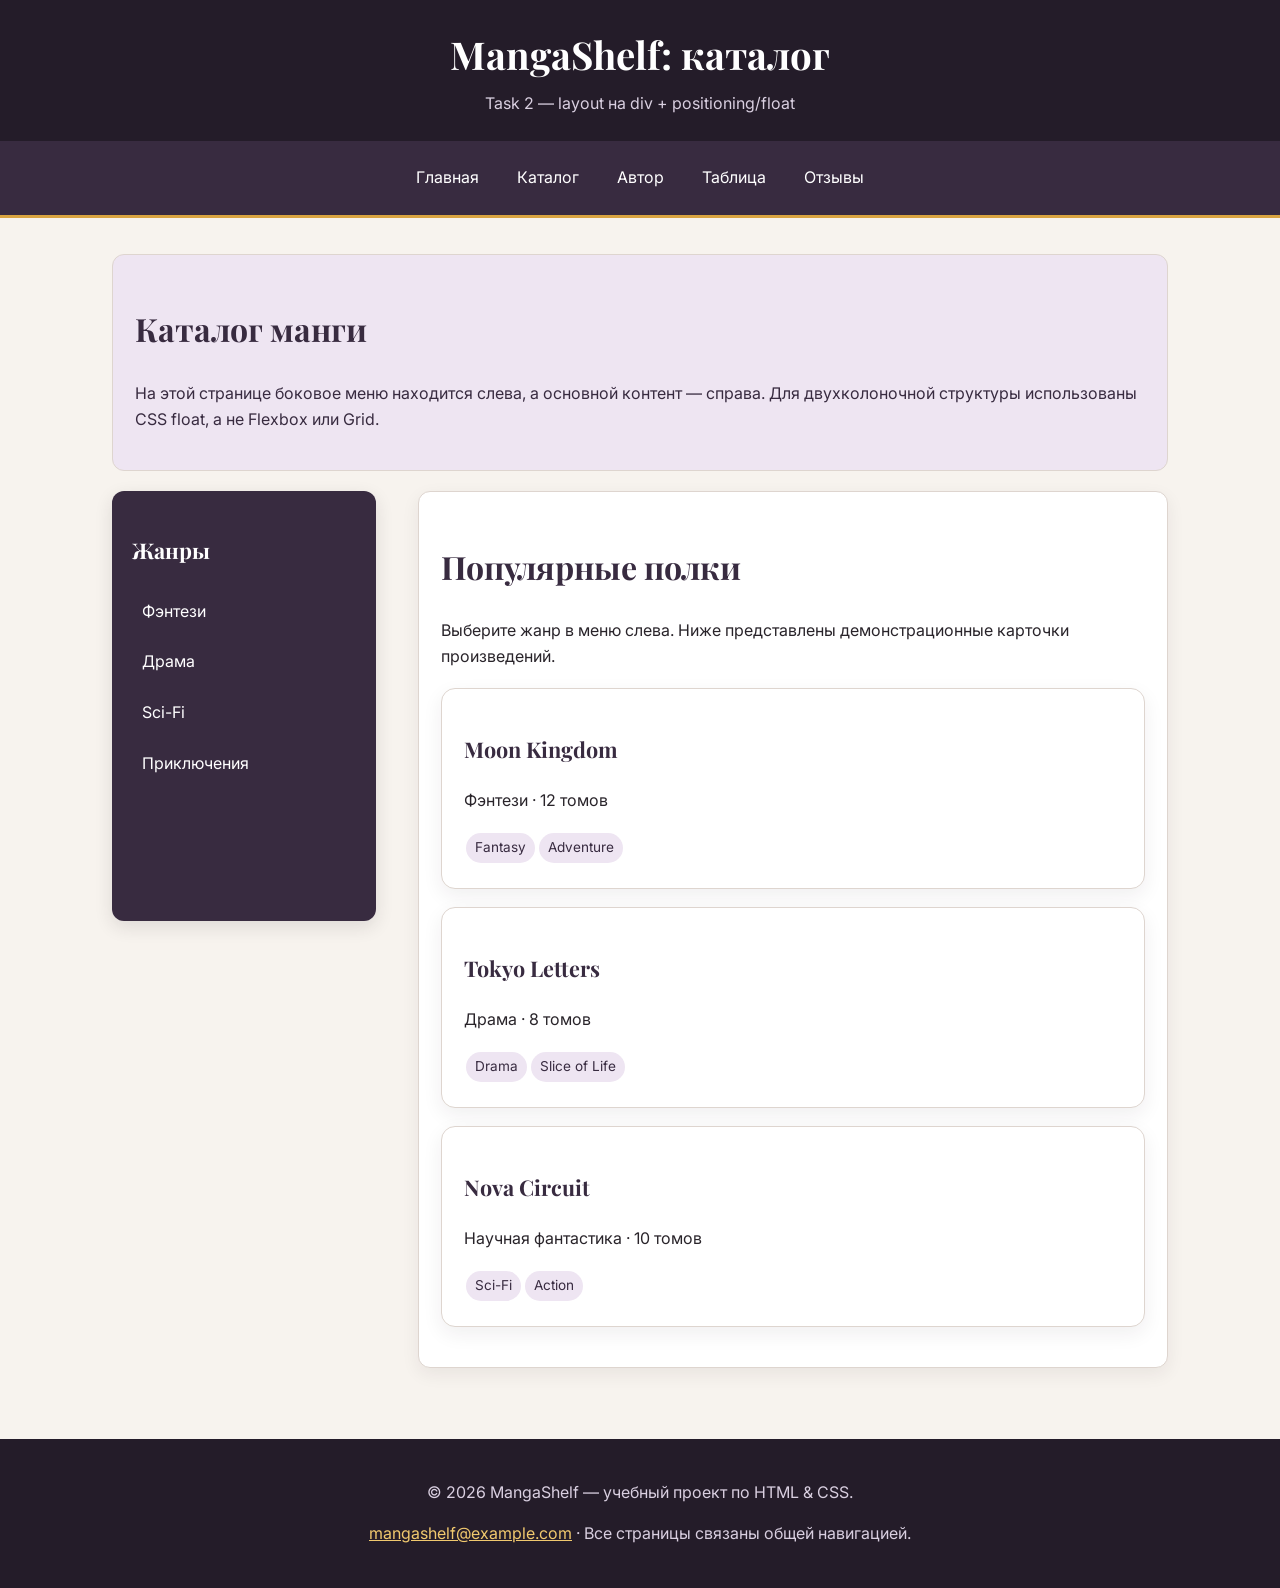
==== catalog.html @ 829bf6eb "Add files via upload" ====
<!DOCTYPE html>
<html lang="ru">
<head>
<meta charset="UTF-8"><meta name="viewport" content="width=device-width, initial-scale=1.0">
<title>MangaShelf — каталог</title><link rel="stylesheet" href="styles.css">
<style>
.layout-header { background:#eee5f2; color:#382b40; padding:22px; border:1px solid #ded5cf; border-radius:12px; }
.sidebar { float:left; width:25%; background:#382b40; color:white; padding:20px; min-height:430px; border-radius:12px; box-shadow:0 6px 18px rgba(40,30,40,.12); }
.sidebar a { color:white; text-decoration:none; display:block; padding:10px; margin:5px 0; border-radius:6px; }
.sidebar a:hover { background:#d9a441; color:#241c29; }
.main-aside { float:right; width:71%; background:white; padding:22px; min-height:430px; border:1px solid #ded5cf; border-radius:12px; box-shadow:0 6px 18px rgba(40,30,40,.07); }
.clearfix::after { content:""; display:table; clear:both; }
@media(max-width:760px) { .sidebar,.main-aside { float:none; width:100%; margin-bottom:18px; } }
</style>
</head>
<body>
<header><h1>MangaShelf: каталог</h1><p>Task 2 — layout на div + positioning/float</p></header>

<div class="navbar">
  <a href="index.html">Главная</a>
  <a href="catalog.html">Каталог</a>
  <a href="tribute.html">Автор</a>
  <a href="stats.html">Таблица</a>
  <a href="feedback.html">Отзывы</a>
</div>

<main class="container">
<div class="layout-header"><h2>Каталог манги</h2><p>На этой странице боковое меню находится слева, а основной контент — справа. Для двухколоночной структуры использованы CSS float, а не Flexbox или Grid.</p></div>
<div class="clearfix" style="margin-top:20px;">
<aside class="sidebar">
<h3 style="color:white;">Жанры</h3>
<a href="#fantasy">Фэнтези</a><a href="#drama">Драма</a><a href="#scifi">Sci-Fi</a><a href="#adventure">Приключения</a>
</aside>
<section class="main-aside">
<h2>Популярные полки</h2>
<p>Выберите жанр в меню слева. Ниже представлены демонстрационные карточки произведений.</p>
<div class="card" id="fantasy"><h3>Moon Kingdom</h3><p>Фэнтези · 12 томов</p><span class="tag">Fantasy</span><span class="tag">Adventure</span></div>
<div class="card" id="drama"><h3>Tokyo Letters</h3><p>Драма · 8 томов</p><span class="tag">Drama</span><span class="tag">Slice of Life</span></div>
<div class="card" id="scifi"><h3>Nova Circuit</h3><p>Научная фантастика · 10 томов</p><span class="tag">Sci-Fi</span><span class="tag">Action</span></div>
</section>
</div>
</main>

<footer>
  <p>© 2026 MangaShelf — учебный проект по HTML & CSS.</p>
  <p><a href="mailto:mangashelf@example.com">mangashelf@example.com</a> · Все страницы связаны общей навигацией.</p>
</footer>

</body></html>
---- styles.css ----
@import url('https://fonts.googleapis.com/css2?family=Inter:wght@400;500;600;700&family=Playfair+Display:wght@600;700&display=swap');

* { box-sizing: border-box; }

html { scroll-behavior: smooth; }

body {
    margin: 0;
    font-family: 'Inter', sans-serif;
    background: #f7f3ee;
    color: #29242a;
    line-height: 1.6;
}

header {
    background: #241c29;
    color: #fff;
    padding: 24px 5%;
    text-align: center;
}

header h1 {
    margin: 0 0 6px;
    font-family: 'Playfair Display', serif;
    font-size: 2.4rem;
}

header p { margin: 0; color: #d9cfe0; }

.navbar {
    background: #382b40;
    padding: 12px 5%;
    text-align: center;
    border-bottom: 3px solid #d9a441;
}

.navbar a {
    color: #fff;
    text-decoration: none;
    display: inline-block;
    padding: 9px 14px;
    margin: 3px;
    border-radius: 7px;
    transition: .2s;
}

.navbar a:hover { background: #d9a441; color: #241c29; }

.container {
    max-width: 1100px;
    margin: 0 auto;
    padding: 36px 22px;
}

h2, h3 {
    font-family: 'Playfair Display', serif;
    color: #382b40;
}

h2 { font-size: 2rem; }
h3 { font-size: 1.35rem; }

.card {
    background: #fff;
    border: 1px solid #ded5cf;
    border-radius: 14px;
    padding: 22px;
    margin: 18px 0;
    box-shadow: 0 7px 20px rgba(40, 30, 40, .07);
}

.btn {
    display: inline-block;
    background: #d9a441;
    color: #241c29;
    padding: 10px 17px;
    border-radius: 8px;
    text-decoration: none;
    font-weight: 700;
    transition: .2s;
}

.btn:hover { background: #b98220; transform: translateY(-1px); }

.hero {
    background: linear-gradient(135deg, #eee5f2, #fff9ee);
    border: 1px solid #ded5cf;
    border-radius: 18px;
    padding: 42px 28px;
    margin-bottom: 28px;
}

.hero h2 { margin-top: 0; font-size: 2.5rem; }

.profile-card {
    max-width: 520px;
    margin: 25px auto;
    text-align: center;
    background: #fff;
    border: 1px solid #ded5cf;
    border-radius: 16px;
    padding: 24px;
    box-shadow: 0 8px 25px rgba(40, 30, 40, .09);
}

.profile-card img {
    width: 150px;
    height: 150px;
    object-fit: cover;
    border-radius: 50%;
    max-width: 100%;
    border: 5px solid #d9a441;
}

.manga-cover {
    width: 100%;
    max-width: 210px;
    height: 280px;
    object-fit: cover;
    border-radius: 10px;
    border: 2px solid #d6c9be;
}

.catalog {
    display: flex;
    flex-wrap: wrap;
    gap: 20px;
}

.manga-card {
    width: calc(33.333% - 14px);
    min-width: 230px;
    background: #fff;
    padding: 18px;
    border-radius: 14px;
    border: 1px solid #ded5cf;
    box-shadow: 0 6px 18px rgba(40,30,40,.06);
}

.manga-card img { display: block; margin: 0 auto 12px; }
.manga-card h3 { margin-bottom: 5px; }

.tag {
    display: inline-block;
    background: #eee5f2;
    color: #382b40;
    border-radius: 999px;
    padding: 4px 9px;
    margin: 3px 2px;
    font-size: .85rem;
}

footer {
    background: #241c29;
    color: #d9cfe0;
    text-align: center;
    padding: 25px;
    margin-top: 35px;
}

footer a { color: #f1c96e; }

table {
    width: 100%;
    border-collapse: collapse;
    background: #fff;
    margin: 20px 0;
}

th, td {
    border: 1px solid #cfc4bc;
    padding: 12px;
    text-align: center;
}

th { background: #382b40; color: #fff; }
tr:nth-child(even) { background: #f3eee9; }
.highlight-row { background: #f6e1a8 !important; font-weight: 700; }

#table-title {
    color: #382b40;
    border-left: 6px solid #d9a441;
    padding-left: 12px;
}

form {
    width: 520px;
    max-width: 100%;
    margin: 25px auto;
    background: #fff;
    padding: 28px;
    border-radius: 14px;
    border: 1px solid #ded5cf;
    box-shadow: 0 8px 22px rgba(40,30,40,.08);
}

label { display: block; font-weight: 700; margin: 13px 0 6px; }

input, select, textarea {
    width: 100%;
    padding: 11px;
    border: 1px solid #cfc4bc;
    border-radius: 8px;
    font: inherit;
    background: #fffdfb;
}

textarea { min-height: 120px; resize: vertical; }

button {
    width: 100%;
    margin-top: 18px;
    border: 0;
    background: #d9a441;
    color: #241c29;
    padding: 12px;
    border-radius: 8px;
    font-weight: 700;
    cursor: pointer;
    transition: .2s;
}

button:hover { background: #b98220; }

.timeline li { margin-bottom: 10px; }

.sitemap {
    padding: 20px;
    background: #fff;
    border: 1px dashed #8d7c8e;
    border-radius: 12px;
}

.sitemap ul { line-height: 2; }

.wireframe {
    border: 2px dashed #8d7c8e;
    background: #faf8f5;
    padding: 18px;
    margin: 18px 0;
    border-radius: 10px;
}

.wire-box {
    border: 2px solid #9e9197;
    padding: 16px;
    margin: 10px 0;
    text-align: center;
    background: #fff;
}

.notice {
    border-left: 5px solid #d9a441;
    background: #fff7df;
    padding: 14px 17px;
    margin: 18px 0;
}

@media (max-width: 760px) {
    header h1 { font-size: 1.9rem; }
    .hero h2 { font-size: 2rem; }
    .manga-card { width: 100%; }
    .navbar a { display: block; }
}
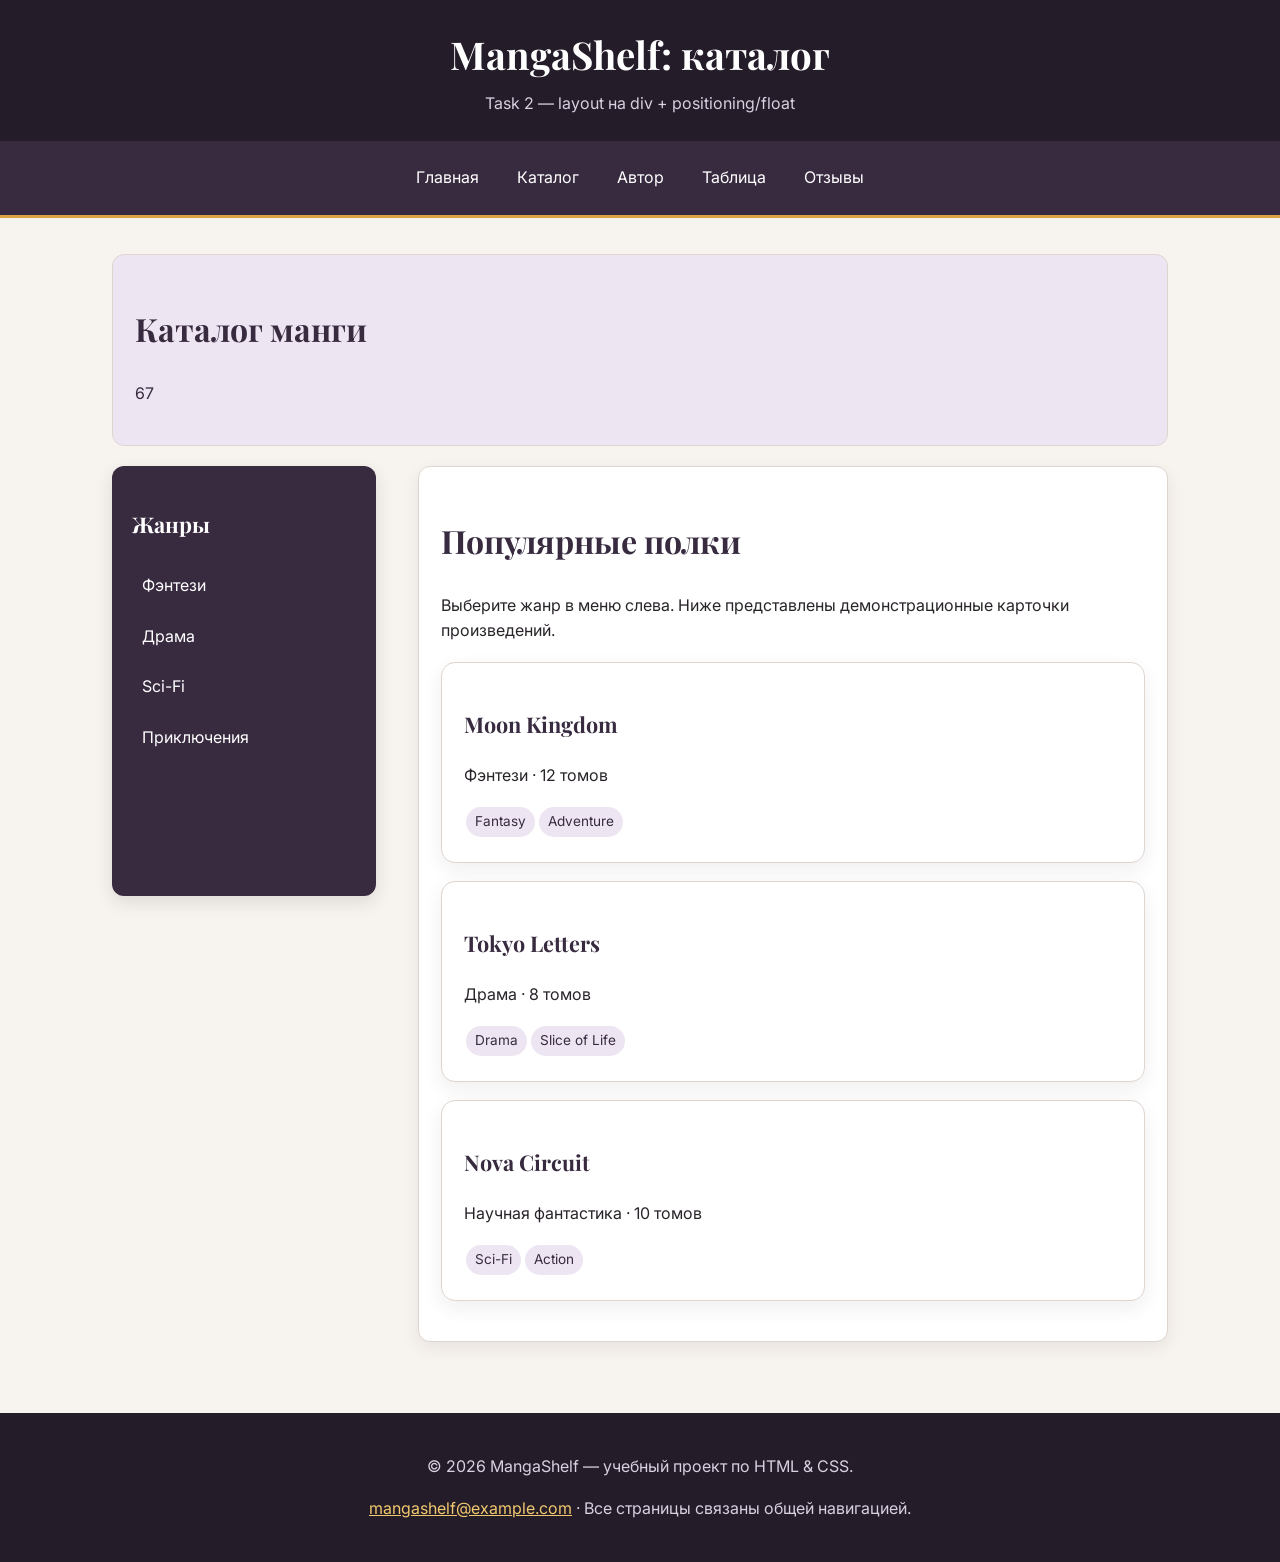
==== commit 47243f1a: "Update catalog.html" ====
--- a/catalog.html
+++ b/catalog.html
@@ -25,7 +25,7 @@
 </div>
 
 <main class="container">
-<div class="layout-header"><h2>Каталог манги</h2><p>На этой странице боковое меню находится слева, а основной контент — справа. Для двухколоночной структуры использованы CSS float, а не Flexbox или Grid.</p></div>
+<div class="layout-header"><h2>Каталог манги</h2><p>67</p></div>
 <div class="clearfix" style="margin-top:20px;">
 <aside class="sidebar">
 <h3 style="color:white;">Жанры</h3>
@@ -46,4 +46,4 @@
   <p><a href="mailto:mangashelf@example.com">mangashelf@example.com</a> · Все страницы связаны общей навигацией.</p>
 </footer>
 
-</body></html>+</body></html>
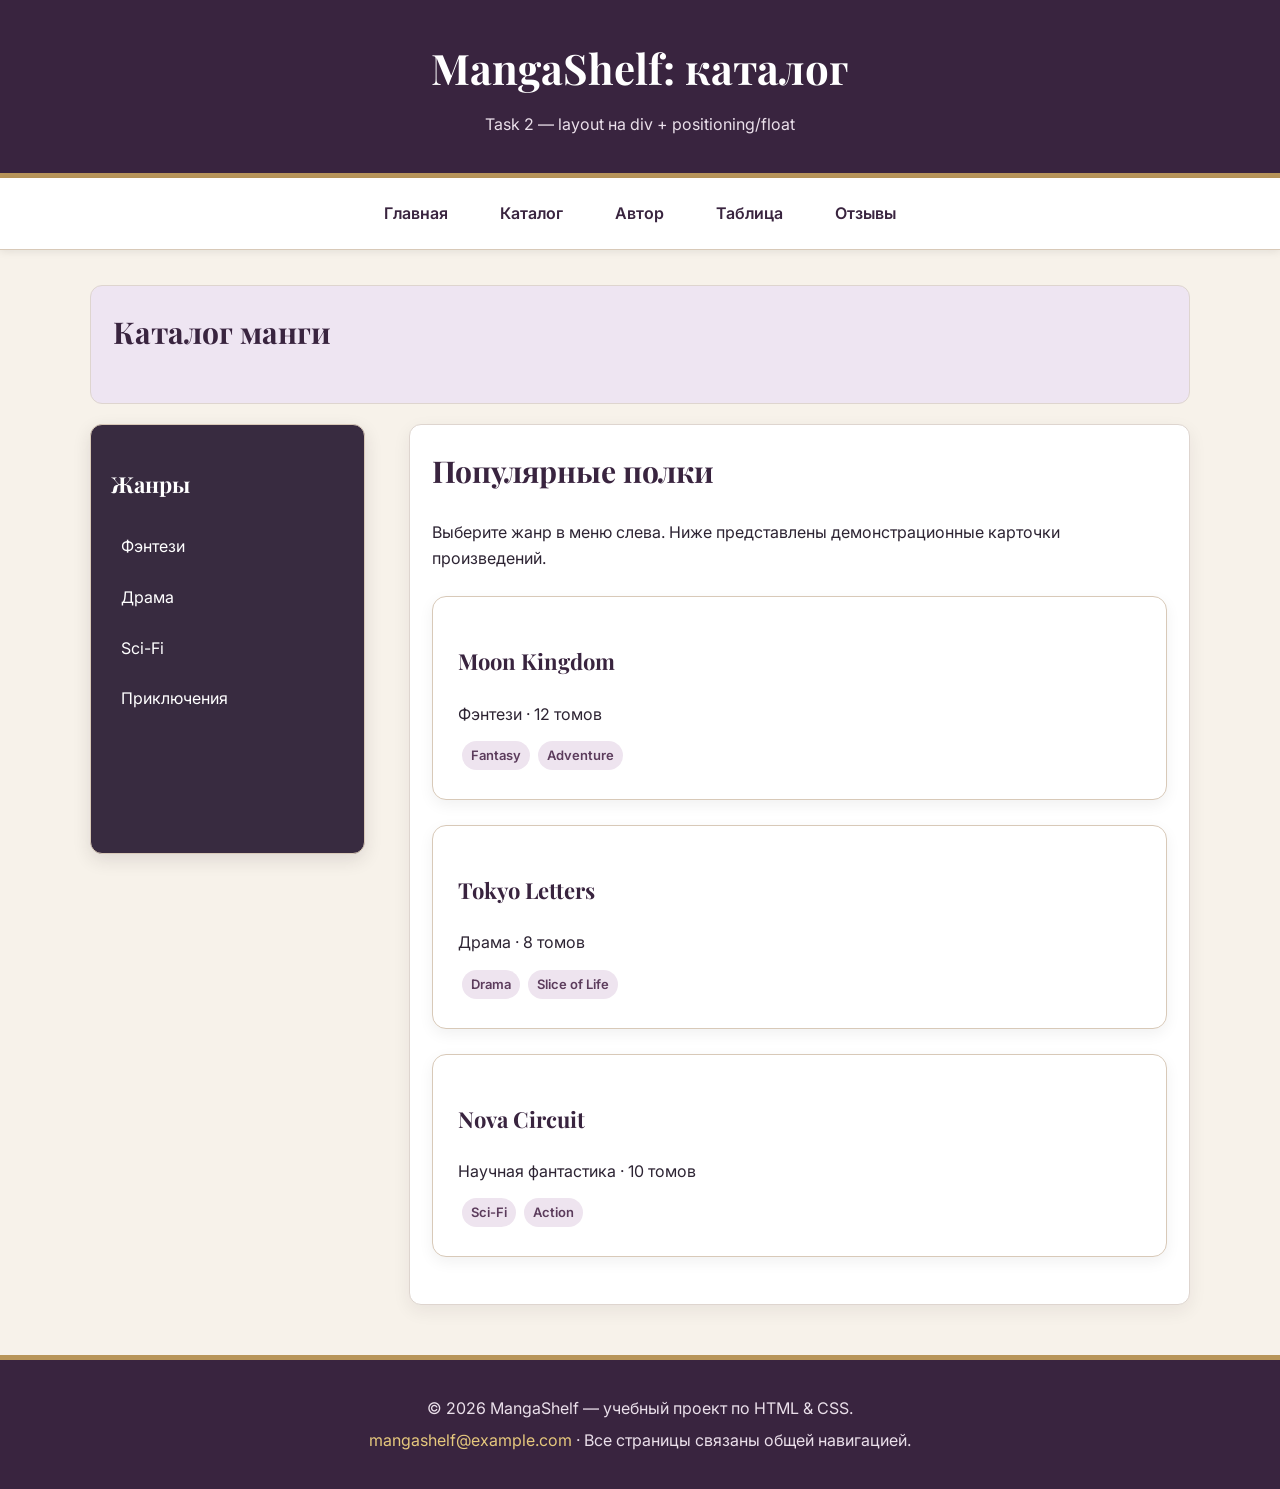
==== commit 22b0cf01: "Update catalog.html" ====
--- a/catalog.html
+++ b/catalog.html
@@ -25,7 +25,7 @@
 </div>
 
 <main class="container">
-<div class="layout-header"><h2>Каталог манги</h2><p>67</p></div>
+<div class="layout-header"><h2>Каталог манги</h2><p></p></div>
 <div class="clearfix" style="margin-top:20px;">
 <aside class="sidebar">
 <h3 style="color:white;">Жанры</h3>
--- a/styles.css
+++ b/styles.css
@@ -1,265 +1,746 @@
+/* =========================
+   GOOGLE FONTS
+   ========================= */
 
 @import url('https://fonts.googleapis.com/css2?family=Inter:wght@400;500;600;700&family=Playfair+Display:wght@600;700&display=swap');
 
-* { box-sizing: border-box; }
-
-html { scroll-behavior: smooth; }
+
+/* =========================
+   GENERAL
+   ========================= */
+
+* {
+    box-sizing: border-box;
+}
 
 body {
     margin: 0;
-    font-family: 'Inter', sans-serif;
-    background: #f7f3ee;
-    color: #29242a;
+    padding: 0;
+
+    background: #f7f2ea;
+    color: #2d2433;
+
+    font-family: 'Inter', Arial, sans-serif;
+    font-size: 16px;
     line-height: 1.6;
 }
 
+h1,
+h2,
+h3 {
+    font-family: 'Playfair Display', Georgia, serif;
+    color: #39243f;
+}
+
+h1 {
+    font-size: 42px;
+    margin: 0 0 10px;
+}
+
+h2 {
+    font-size: 30px;
+    margin-top: 0;
+}
+
+h3 {
+    font-size: 22px;
+}
+
+p {
+    margin: 10px 0;
+}
+
+a {
+    color: #70456f;
+    text-decoration: none;
+}
+
+a:hover {
+    color: #a06c96;
+    text-decoration: underline;
+}
+
+
+/* =========================
+   HEADER
+   ========================= */
+
 header {
-    background: #241c29;
-    color: #fff;
-    padding: 24px 5%;
-    text-align: center;
+    background: #39243f;
+    color: #ffffff;
+
+    text-align: center;
+
+    padding: 35px 20px;
+
+    border-bottom: 5px solid #b8955a;
 }
 
 header h1 {
-    margin: 0 0 6px;
-    font-family: 'Playfair Display', serif;
-    font-size: 2.4rem;
-}
-
-header p { margin: 0; color: #d9cfe0; }
+    color: #ffffff;
+}
+
+header p {
+    margin: 0;
+    color: #eadfea;
+}
+
+
+/* =========================
+   NAVIGATION
+   ========================= */
 
 .navbar {
-    background: #382b40;
-    padding: 12px 5%;
-    text-align: center;
-    border-bottom: 3px solid #d9a441;
+    background: #ffffff;
+
+    text-align: center;
+
+    padding: 15px;
+
+    border-bottom: 1px solid #d8c9b8;
+
+    box-shadow: 0 2px 8px rgba(0, 0, 0, 0.08);
 }
 
 .navbar a {
-    color: #fff;
+    display: inline-block;
+
+    margin: 0 12px;
+    padding: 8px 12px;
+
+    color: #39243f;
+
+    font-weight: 600;
+
+    border-radius: 8px;
+}
+
+.navbar a:hover {
+    background: #39243f;
+    color: #ffffff;
+
     text-decoration: none;
+}
+
+
+/* =========================
+   MAIN CONTAINER
+   ========================= */
+
+.container {
+    width: 90%;
+    max-width: 1100px;
+
+    margin: 35px auto;
+}
+
+
+/* =========================
+   HERO
+   ========================= */
+
+.hero {
+    background: #ffffff;
+
+    padding: 30px;
+
+    margin-bottom: 30px;
+
+    border: 1px solid #d8c9b8;
+    border-radius: 16px;
+
+    box-shadow: 0 5px 15px rgba(0, 0, 0, 0.06);
+}
+
+.hero > p {
+    max-width: 750px;
+}
+
+
+/* =========================
+   MANGA CATALOG
+   ========================= */
+
+.catalog {
+    margin-top: 25px;
+
+    text-align: center;
+}
+
+.manga-card {
     display: inline-block;
-    padding: 9px 14px;
-    margin: 3px;
-    border-radius: 7px;
-    transition: .2s;
-}
-
-.navbar a:hover { background: #d9a441; color: #241c29; }
-
-.container {
-    max-width: 1100px;
-    margin: 0 auto;
-    padding: 36px 22px;
-}
-
-h2, h3 {
-    font-family: 'Playfair Display', serif;
-    color: #382b40;
-}
-
-h2 { font-size: 2rem; }
-h3 { font-size: 1.35rem; }
-
-.card {
-    background: #fff;
-    border: 1px solid #ded5cf;
+
+    vertical-align: top;
+
+    width: 30%;
+
+    min-width: 250px;
+
+    margin: 1%;
+
+    padding: 20px;
+
+    background: #fffdf9;
+
+    border: 1px solid #d8c9b8;
     border-radius: 14px;
-    padding: 22px;
-    margin: 18px 0;
-    box-shadow: 0 7px 20px rgba(40, 30, 40, .07);
-}
+
+    box-shadow: 0 4px 12px rgba(0, 0, 0, 0.07);
+
+    text-align: center;
+}
+
+.manga-card:hover {
+    box-shadow: 0 7px 18px rgba(0, 0, 0, 0.12);
+}
+
+.manga-card h3 {
+    margin-bottom: 5px;
+}
+
+.manga-cover {
+    width: 100%;
+    max-width: 180px;
+
+    height: 240px;
+
+    object-fit: cover;
+
+    border: 3px solid #8b5e83;
+
+    border-radius: 12px;
+}
+
+
+/* =========================
+   TAGS
+   ========================= */
+
+.tag {
+    display: inline-block;
+
+    margin: 4px;
+    padding: 4px 9px;
+
+    background: #eee4ef;
+    color: #5c3c5c;
+
+    border-radius: 20px;
+
+    font-size: 13px;
+    font-weight: 600;
+}
+
+
+/* =========================
+   BUTTON
+   ========================= */
 
 .btn {
     display: inline-block;
-    background: #d9a441;
-    color: #241c29;
-    padding: 10px 17px;
+
+    padding: 9px 18px;
+
+    background: #70456f;
+    color: #ffffff;
+
     border-radius: 8px;
+
+    font-weight: 600;
+}
+
+.btn:hover {
+    background: #39243f;
+    color: #ffffff;
+
     text-decoration: none;
-    font-weight: 700;
-    transition: .2s;
-}
-
-.btn:hover { background: #b98220; transform: translateY(-1px); }
-
-.hero {
-    background: linear-gradient(135deg, #eee5f2, #fff9ee);
-    border: 1px solid #ded5cf;
-    border-radius: 18px;
-    padding: 42px 28px;
-    margin-bottom: 28px;
-}
-
-.hero h2 { margin-top: 0; font-size: 2.5rem; }
+}
+
+
+/* =========================
+   GENERAL CARD
+   ========================= */
+
+.card {
+    background: #ffffff;
+
+    margin: 25px 0;
+    padding: 25px;
+
+    border: 1px solid #d8c9b8;
+    border-radius: 14px;
+
+    box-shadow: 0 5px 15px rgba(0, 0, 0, 0.06);
+}
+
+.card ul {
+    padding-left: 25px;
+}
+
+
+/* =========================
+   STUDENT PROFILE
+   ========================= */
 
 .profile-card {
-    max-width: 520px;
-    margin: 25px auto;
-    text-align: center;
-    background: #fff;
-    border: 1px solid #ded5cf;
+    max-width: 700px;
+
+    margin: 30px auto;
+    padding: 25px;
+
+    background: #ffffff;
+
+    border: 1px solid #d8c9b8;
     border-radius: 16px;
-    padding: 24px;
-    box-shadow: 0 8px 25px rgba(40, 30, 40, .09);
-}
-
-.profile-card img {
-    width: 150px;
-    height: 150px;
-    object-fit: cover;
+
+    box-shadow: 0 5px 15px rgba(0, 0, 0, 0.08);
+}
+
+.profile-image {
+    width: 140px;
+    max-width: 100%;
+
     border-radius: 50%;
-    max-width: 100%;
-    border: 5px solid #d9a441;
-}
-
-.manga-cover {
-    width: 100%;
-    max-width: 210px;
-    height: 280px;
-    object-fit: cover;
-    border-radius: 10px;
-    border: 2px solid #d6c9be;
-}
-
-.catalog {
-    display: flex;
-    flex-wrap: wrap;
-    gap: 20px;
-}
-
-.manga-card {
-    width: calc(33.333% - 14px);
-    min-width: 230px;
-    background: #fff;
-    padding: 18px;
-    border-radius: 14px;
-    border: 1px solid #ded5cf;
-    box-shadow: 0 6px 18px rgba(40,30,40,.06);
-}
-
-.manga-card img { display: block; margin: 0 auto 12px; }
-.manga-card h3 { margin-bottom: 5px; }
-
-.tag {
-    display: inline-block;
-    background: #eee5f2;
-    color: #382b40;
-    border-radius: 999px;
-    padding: 4px 9px;
-    margin: 3px 2px;
-    font-size: .85rem;
-}
-
-footer {
-    background: #241c29;
-    color: #d9cfe0;
-    text-align: center;
-    padding: 25px;
-    margin-top: 35px;
-}
-
-footer a { color: #f1c96e; }
+
+    border: 4px solid #8b5e83;
+
+    display: block;
+
+    margin: 0 auto 15px;
+}
+
+.profile-info {
+    text-align: center;
+}
+
+.profile-info h2 {
+    margin-bottom: 15px;
+}
+
+.profile-info p {
+    margin: 8px 0;
+}
+
+
+/* =========================
+   TABLE
+   ========================= */
 
 table {
     width: 100%;
+
     border-collapse: collapse;
-    background: #fff;
-    margin: 20px 0;
-}
-
-th, td {
-    border: 1px solid #cfc4bc;
+
+    margin: 25px 0;
+
+    background: #ffffff;
+}
+
+th {
+    background: #39243f;
+    color: #ffffff;
+
     padding: 12px;
-    text-align: center;
-}
-
-th { background: #382b40; color: #fff; }
-tr:nth-child(even) { background: #f3eee9; }
-.highlight-row { background: #f6e1a8 !important; font-weight: 700; }
+
+    border: 1px solid #cdbda9;
+}
+
+td {
+    padding: 12px;
+
+    border: 1px solid #cdbda9;
+
+    text-align: center;
+}
+
+tr:nth-child(even) {
+    background: #f0e9f1;
+}
+
+.highlight-row {
+    background: #ead8b5 !important;
+
+    font-weight: 700;
+}
 
 #table-title {
-    color: #382b40;
-    border-left: 6px solid #d9a441;
-    padding-left: 12px;
-}
+    text-align: center;
+
+    color: #39243f;
+}
+
+
+/* =========================
+   FORMS
+   ========================= */
 
 form {
-    width: 520px;
-    max-width: 100%;
-    margin: 25px auto;
-    background: #fff;
-    padding: 28px;
+    width: 100%;
+    max-width: 600px;
+
+    margin: 30px auto;
+    padding: 30px;
+
+    background: #ffffff;
+
+    border: 1px solid #d8c9b8;
+
+    border-radius: 15px;
+
+    box-shadow: 0 5px 15px rgba(0, 0, 0, 0.07);
+}
+
+label {
+    display: block;
+
+    margin-bottom: 6px;
+
+    font-weight: 700;
+
+    color: #39243f;
+}
+
+input,
+select,
+textarea {
+    width: 100%;
+
+    padding: 11px;
+
+    margin-bottom: 18px;
+
+    border: 1px solid #cdbda9;
+
+    border-radius: 8px;
+
+    font-family: 'Inter', Arial, sans-serif;
+
+    font-size: 15px;
+}
+
+input:focus,
+select:focus,
+textarea:focus {
+    outline: none;
+
+    border-color: #8b5e83;
+}
+
+textarea {
+    min-height: 130px;
+
+    resize: vertical;
+}
+
+
+/* Radio buttons */
+
+.radio-group {
+    margin-bottom: 18px;
+}
+
+.radio-group label {
+    display: inline-block;
+
+    margin-right: 20px;
+
+    font-weight: 400;
+}
+
+.radio-group input {
+    width: auto;
+
+    margin-right: 6px;
+}
+
+
+/* Submit button */
+
+input[type="submit"] {
+    background: #70456f;
+    color: #ffffff;
+
+    border: none;
+
+    cursor: pointer;
+
+    font-weight: 700;
+
+    margin-bottom: 0;
+}
+
+input[type="submit"]:hover {
+    background: #39243f;
+}
+
+
+/* =========================
+   FLOAT LAYOUT
+   TASK 2
+   ========================= */
+
+.layout-wrapper {
+    overflow: auto;
+
+    margin: 30px 0;
+}
+
+.sidebar {
+    float: left;
+
+    width: 25%;
+
+    padding: 20px;
+
+    background: #eee4ef;
+
+    border: 1px solid #d8c9b8;
+    border-radius: 10px;
+}
+
+.sidebar ul {
+    padding-left: 20px;
+}
+
+.main-content {
+    float: left;
+
+    width: 50%;
+
+    padding: 20px;
+
+    background: #ffffff;
+
+    border: 1px solid #d8c9b8;
+
+    margin-left: 2%;
+    margin-right: 2%;
+
+    border-radius: 10px;
+}
+
+.aside {
+    float: right;
+
+    width: 21%;
+
+    padding: 20px;
+
+    background: #f0e9f1;
+
+    border: 1px solid #d8c9b8;
+    border-radius: 10px;
+}
+
+.clearfix::after {
+    content: "";
+
+    display: table;
+
+    clear: both;
+}
+
+
+/* =========================
+   TRIBUTE PAGE
+   ========================= */
+
+.tribute-header {
+    text-align: center;
+
+    padding: 30px;
+
+    background: #39243f;
+
+    color: #ffffff;
+
     border-radius: 14px;
-    border: 1px solid #ded5cf;
-    box-shadow: 0 8px 22px rgba(40,30,40,.08);
-}
-
-label { display: block; font-weight: 700; margin: 13px 0 6px; }
-
-input, select, textarea {
+
+    margin-bottom: 25px;
+}
+
+.tribute-header h1 {
+    color: #ffffff;
+}
+
+.tribute-content {
+    background: #ffffff;
+
+    padding: 30px;
+
+    border: 1px solid #d8c9b8;
+
+    border-radius: 14px;
+
+    box-shadow: 0 5px 15px rgba(0, 0, 0, 0.06);
+}
+
+.tribute-image {
+    display: block;
+
     width: 100%;
-    padding: 11px;
-    border: 1px solid #cfc4bc;
+    max-width: 300px;
+
+    margin: 20px auto;
+
+    border-radius: 14px;
+
+    border: 4px solid #8b5e83;
+}
+
+.tribute-content li {
+    margin-bottom: 8px;
+}
+
+
+/* =========================
+   PROJECT / WIREFRAME
+   ========================= */
+
+.project-section {
+    background: #ffffff;
+
+    padding: 30px;
+
+    margin-bottom: 25px;
+
+    border: 1px solid #d8c9b8;
+
+    border-radius: 14px;
+
+    box-shadow: 0 5px 15px rgba(0, 0, 0, 0.06);
+}
+
+.sitemap {
+    background: #f0e9f1;
+
+    padding: 20px;
+
+    border-left: 5px solid #70456f;
+
     border-radius: 8px;
-    font: inherit;
-    background: #fffdfb;
-}
-
-textarea { min-height: 120px; resize: vertical; }
-
-button {
+}
+
+.wireframe {
     width: 100%;
-    margin-top: 18px;
-    border: 0;
-    background: #d9a441;
-    color: #241c29;
-    padding: 12px;
-    border-radius: 8px;
-    font-weight: 700;
-    cursor: pointer;
-    transition: .2s;
-}
-
-button:hover { background: #b98220; }
-
-.timeline li { margin-bottom: 10px; }
-
-.sitemap {
-    padding: 20px;
-    background: #fff;
-    border: 1px dashed #8d7c8e;
-    border-radius: 12px;
-}
-
-.sitemap ul { line-height: 2; }
-
-.wireframe {
-    border: 2px dashed #8d7c8e;
-    background: #faf8f5;
-    padding: 18px;
-    margin: 18px 0;
+
+    padding: 25px;
+
+    background: #faf7f2;
+
+    border: 2px dashed #8b5e83;
+
     border-radius: 10px;
-}
-
-.wire-box {
-    border: 2px solid #9e9197;
-    padding: 16px;
-    margin: 10px 0;
-    text-align: center;
-    background: #fff;
-}
-
-.notice {
-    border-left: 5px solid #d9a441;
-    background: #fff7df;
-    padding: 14px 17px;
-    margin: 18px 0;
-}
-
-@media (max-width: 760px) {
-    header h1 { font-size: 1.9rem; }
-    .hero h2 { font-size: 2rem; }
-    .manga-card { width: 100%; }
-    .navbar a { display: block; }
-}
+
+    text-align: center;
+}
+
+
+/* =========================
+   FOOTER
+   ========================= */
+
+footer {
+    margin-top: 50px;
+
+    padding: 30px 20px;
+
+    background: #39243f;
+
+    color: #eadfea;
+
+    text-align: center;
+
+    border-top: 5px solid #b8955a;
+}
+
+footer p {
+    margin: 6px 0;
+}
+
+footer a {
+    color: #e5c77d;
+}
+
+footer a:hover {
+    color: #ffffff;
+}
+
+
+/* =========================
+   RESPONSIVE DESIGN
+   ========================= */
+
+@media (max-width: 800px) {
+
+    h1 {
+        font-size: 34px;
+    }
+
+    h2 {
+        font-size: 26px;
+    }
+
+    .container {
+        width: 94%;
+    }
+
+    .navbar a {
+        margin: 3px;
+    }
+
+    .manga-card {
+        width: 45%;
+    }
+
+    .sidebar,
+    .main-content,
+    .aside {
+        float: none;
+
+        width: 100%;
+
+        margin: 15px 0;
+    }
+}
+
+
+@media (max-width: 550px) {
+
+    h1 {
+        font-size: 30px;
+    }
+
+    .hero,
+    .card,
+    .profile-card,
+    .tribute-content,
+    .project-section {
+        padding: 20px;
+    }
+
+    .manga-card {
+        width: 100%;
+
+        margin: 10px 0;
+    }
+
+    .navbar {
+        padding: 10px;
+    }
+
+    .navbar a {
+        display: block;
+
+        margin: 4px 0;
+    }
+
+    table {
+        font-size: 14px;
+    }
+
+    th,
+    td {
+        padding: 8px;
+    }
+    }
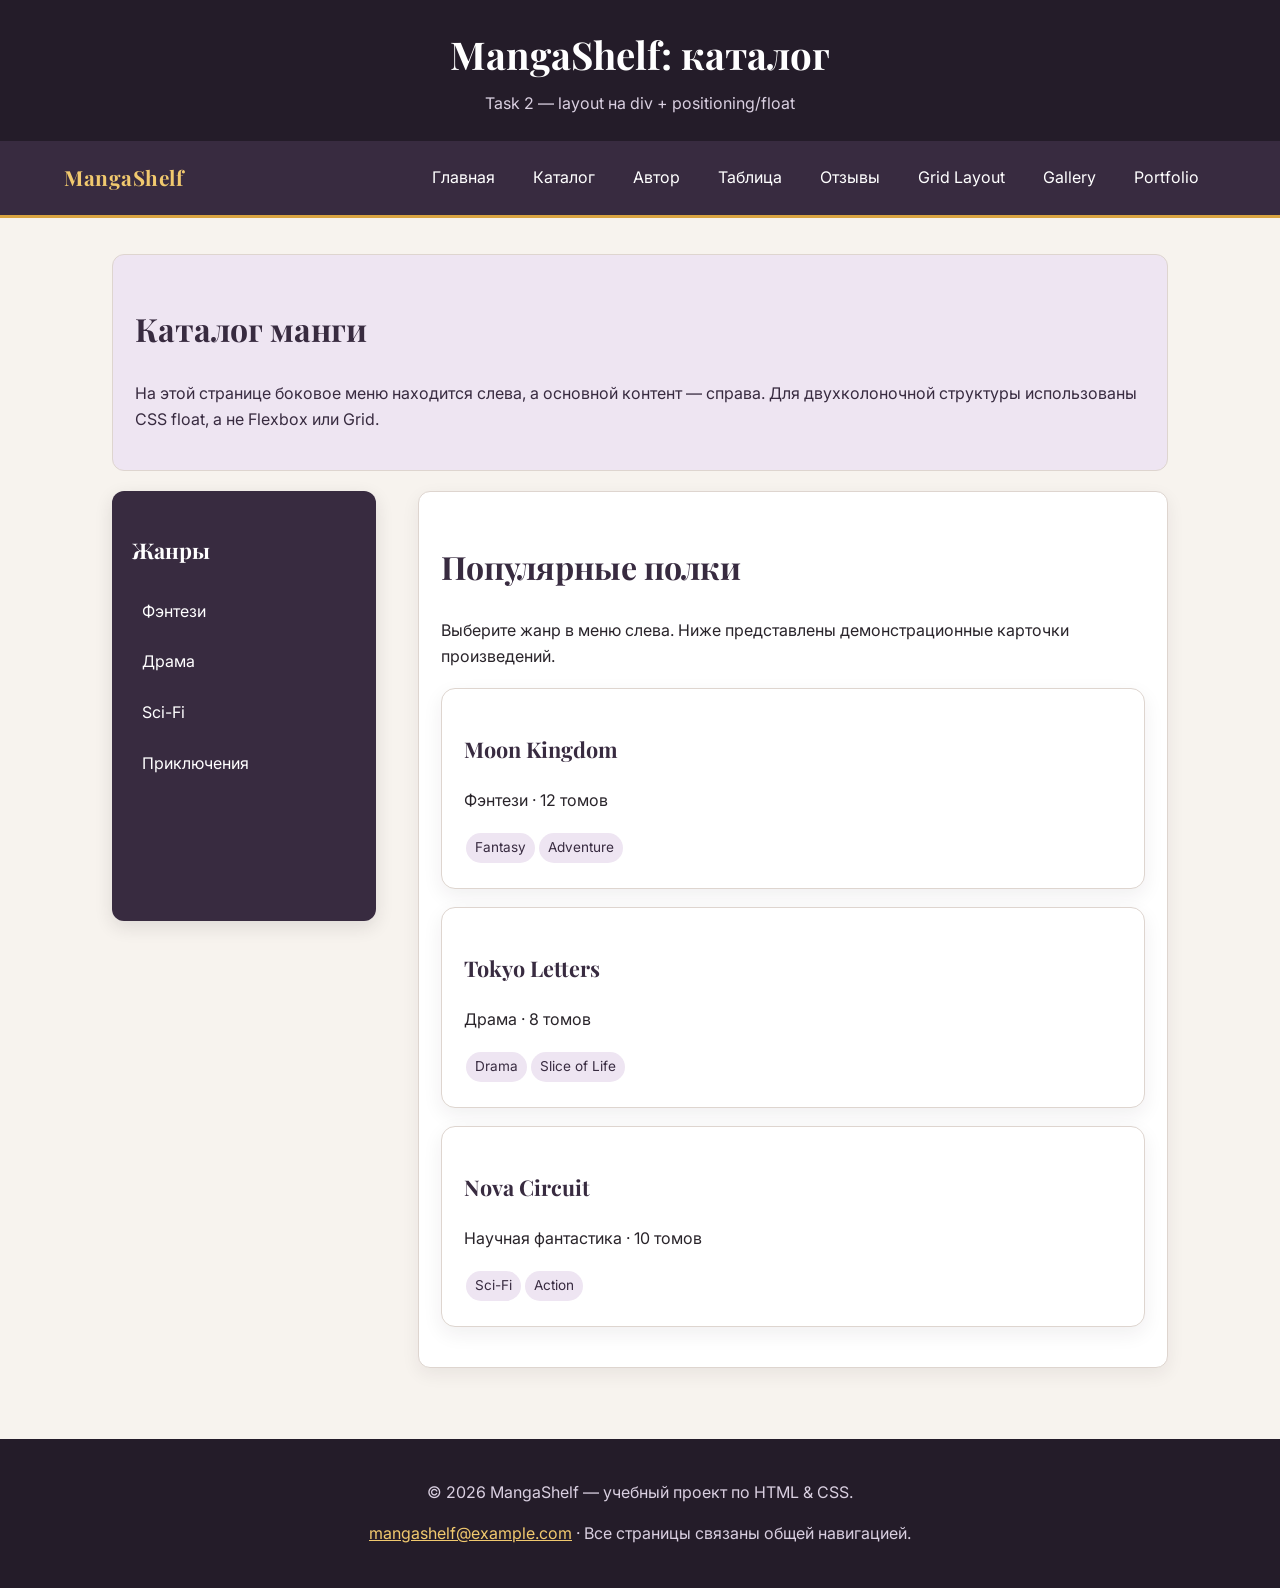
==== commit 3c6fbc3a: "Update catalog.html" ====
--- a/catalog.html
+++ b/catalog.html
@@ -16,16 +16,22 @@
 <body>
 <header><h1>MangaShelf: каталог</h1><p>Task 2 — layout на div + positioning/float</p></header>
 
-<div class="navbar">
-  <a href="index.html">Главная</a>
-  <a href="catalog.html">Каталог</a>
-  <a href="tribute.html">Автор</a>
-  <a href="stats.html">Таблица</a>
-  <a href="feedback.html">Отзывы</a>
-</div>
+<nav class="navbar">
+  <div class="logo">MangaShelf</div>
+  <div class="nav-links">
+    <a href="index.html">Главная</a>
+    <a href="catalog.html">Каталог</a>
+    <a href="tribute.html">Автор</a>
+    <a href="stats.html">Таблица</a>
+    <a href="feedback.html">Отзывы</a>
+    <a href="grid.html">Grid Layout</a>
+    <a href="gallery.html">Gallery</a>
+    <a href="portfolio.html">Portfolio</a>
+  </div>
+</nav>
 
 <main class="container">
-<div class="layout-header"><h2>Каталог манги</h2><p></p></div>
+<div class="layout-header"><h2>Каталог манги</h2><p>На этой странице боковое меню находится слева, а основной контент — справа. Для двухколоночной структуры использованы CSS float, а не Flexbox или Grid.</p></div>
 <div class="clearfix" style="margin-top:20px;">
 <aside class="sidebar">
 <h3 style="color:white;">Жанры</h3>
--- a/styles.css
+++ b/styles.css
@@ -1,746 +1,452 @@
-/* =========================
-   GOOGLE FONTS
-   ========================= */
 
 @import url('https://fonts.googleapis.com/css2?family=Inter:wght@400;500;600;700&family=Playfair+Display:wght@600;700&display=swap');
 
-
-/* =========================
-   GENERAL
-   ========================= */
-
-* {
-    box-sizing: border-box;
-}
+* { box-sizing: border-box; }
+
+html { scroll-behavior: smooth; }
 
 body {
     margin: 0;
-    padding: 0;
-
-    background: #f7f2ea;
-    color: #2d2433;
-
-    font-family: 'Inter', Arial, sans-serif;
-    font-size: 16px;
+    font-family: 'Inter', sans-serif;
+    background: #f7f3ee;
+    color: #29242a;
     line-height: 1.6;
 }
 
-h1,
-h2,
-h3 {
-    font-family: 'Playfair Display', Georgia, serif;
-    color: #39243f;
-}
-
-h1 {
-    font-size: 42px;
-    margin: 0 0 10px;
-}
-
-h2 {
-    font-size: 30px;
-    margin-top: 0;
-}
-
-h3 {
-    font-size: 22px;
-}
-
-p {
-    margin: 10px 0;
-}
-
-a {
-    color: #70456f;
+header {
+    background: #241c29;
+    color: #fff;
+    padding: 24px 5%;
+    text-align: center;
+}
+
+header h1 {
+    margin: 0 0 6px;
+    font-family: 'Playfair Display', serif;
+    font-size: 2.4rem;
+}
+
+header p { margin: 0; color: #d9cfe0; }
+
+/* Task 0: Navbar built with Flexbox — logo on the left, links on the right,
+   both vertically centered on the same row. */
+.navbar {
+    background: #382b40;
+    padding: 12px 5%;
+    border-bottom: 3px solid #d9a441;
+    display: flex;              /* flex container */
+    flex-direction: row;
+    justify-content: space-between; /* logo left, links right */
+    align-items: center;        /* vertical centering */
+    flex-wrap: wrap;
+    gap: 10px;
+}
+
+.navbar .logo {
+    color: #f1c96e;
+    font-family: 'Playfair Display', serif;
+    font-weight: 700;
+    font-size: 1.3rem;
+    letter-spacing: .5px;
+}
+
+.nav-links {
+    display: flex;              /* nested flex container for the links */
+    flex-wrap: wrap;
+    align-items: center;
+    gap: 4px;
+}
+
+.navbar a {
+    color: #fff;
     text-decoration: none;
-}
-
-a:hover {
-    color: #a06c96;
-    text-decoration: underline;
-}
-
-
-/* =========================
-   HEADER
-   ========================= */
-
-header {
-    background: #39243f;
-    color: #ffffff;
-
-    text-align: center;
-
-    padding: 35px 20px;
-
-    border-bottom: 5px solid #b8955a;
-}
-
-header h1 {
-    color: #ffffff;
-}
-
-header p {
-    margin: 0;
-    color: #eadfea;
-}
-
-
-/* =========================
-   NAVIGATION
-   ========================= */
-
-.navbar {
-    background: #ffffff;
-
-    text-align: center;
-
-    padding: 15px;
-
-    border-bottom: 1px solid #d8c9b8;
-
-    box-shadow: 0 2px 8px rgba(0, 0, 0, 0.08);
-}
-
-.navbar a {
     display: inline-block;
-
-    margin: 0 12px;
-    padding: 8px 12px;
-
-    color: #39243f;
-
-    font-weight: 600;
-
+    padding: 9px 14px;
+    margin: 3px;
+    border-radius: 7px;
+    transition: .2s;
+}
+
+.navbar a:hover { background: #d9a441; color: #241c29; }
+
+@media (max-width: 550px) {
+    .navbar { flex-direction: column; align-items: flex-start; }
+    .nav-links { width: 100%; justify-content: center; }
+}
+
+.container {
+    max-width: 1100px;
+    margin: 0 auto;
+    padding: 36px 22px;
+}
+
+h2, h3 {
+    font-family: 'Playfair Display', serif;
+    color: #382b40;
+}
+
+h2 { font-size: 2rem; }
+h3 { font-size: 1.35rem; }
+
+.card {
+    background: #fff;
+    border: 1px solid #ded5cf;
+    border-radius: 14px;
+    padding: 22px;
+    margin: 18px 0;
+    box-shadow: 0 7px 20px rgba(40, 30, 40, .07);
+}
+
+.btn {
+    display: inline-block;
+    background: #d9a441;
+    color: #241c29;
+    padding: 10px 17px;
     border-radius: 8px;
-}
-
-.navbar a:hover {
-    background: #39243f;
-    color: #ffffff;
-
     text-decoration: none;
-}
-
-
-/* =========================
-   MAIN CONTAINER
-   ========================= */
-
-.container {
-    width: 90%;
-    max-width: 1100px;
-
-    margin: 35px auto;
-}
-
-
-/* =========================
-   HERO
-   ========================= */
+    font-weight: 700;
+    transition: .2s;
+}
+
+.btn:hover { background: #b98220; transform: translateY(-1px); }
 
 .hero {
-    background: #ffffff;
-
-    padding: 30px;
-
-    margin-bottom: 30px;
-
-    border: 1px solid #d8c9b8;
+    background: linear-gradient(135deg, #eee5f2, #fff9ee);
+    border: 1px solid #ded5cf;
+    border-radius: 18px;
+    padding: 42px 28px;
+    margin-bottom: 28px;
+}
+
+.hero h2 { margin-top: 0; font-size: 2.5rem; }
+
+.profile-card {
+    max-width: 520px;
+    margin: 25px auto;
+    text-align: center;
+    background: #fff;
+    border: 1px solid #ded5cf;
     border-radius: 16px;
-
-    box-shadow: 0 5px 15px rgba(0, 0, 0, 0.06);
-}
-
-.hero > p {
-    max-width: 750px;
-}
-
-
-/* =========================
-   MANGA CATALOG
-   ========================= */
-
-.catalog {
-    margin-top: 25px;
-
-    text-align: center;
-}
-
-.manga-card {
-    display: inline-block;
-
-    vertical-align: top;
-
-    width: 30%;
-
-    min-width: 250px;
-
-    margin: 1%;
-
-    padding: 20px;
-
-    background: #fffdf9;
-
-    border: 1px solid #d8c9b8;
-    border-radius: 14px;
-
-    box-shadow: 0 4px 12px rgba(0, 0, 0, 0.07);
-
-    text-align: center;
-}
-
-.manga-card:hover {
-    box-shadow: 0 7px 18px rgba(0, 0, 0, 0.12);
-}
-
-.manga-card h3 {
-    margin-bottom: 5px;
+    padding: 24px;
+    box-shadow: 0 8px 25px rgba(40, 30, 40, .09);
+}
+
+.profile-card img {
+    width: 150px;
+    height: 150px;
+    object-fit: cover;
+    border-radius: 50%;
+    max-width: 100%;
+    border: 5px solid #d9a441;
 }
 
 .manga-cover {
     width: 100%;
-    max-width: 180px;
-
-    height: 240px;
-
+    max-width: 210px;
+    height: 280px;
     object-fit: cover;
-
-    border: 3px solid #8b5e83;
-
-    border-radius: 12px;
-}
-
-
-/* =========================
-   TAGS
-   ========================= */
+    border-radius: 10px;
+    border: 2px solid #d6c9be;
+}
+
+/* Task 1: Card row — flex container, cards wrap on small screens,
+   items stretch to equal height by default (align-items: stretch). */
+.catalog {
+    display: flex;
+    flex-direction: row;
+    flex-wrap: wrap;
+    justify-content: center;
+    align-items: stretch;   /* equal-height cards */
+    gap: 20px;
+}
+
+.manga-card {
+    display: flex;
+    flex-direction: column;  /* image -> title -> text -> button, stacked */
+    flex: 1 1 230px;         /* grow / shrink / basis */
+    min-width: 230px;
+    max-width: 260px;
+    background: #fff;
+    padding: 18px;
+    border-radius: 14px;
+    border: 1px solid #ded5cf;
+    box-shadow: 0 6px 18px rgba(40,30,40,.06);
+    transition: transform .25s, box-shadow .25s;
+}
+
+.manga-card:hover {
+    transform: translateY(-6px);
+    box-shadow: 0 16px 30px rgba(40,30,40,.18);
+}
+
+.manga-card img { display: block; margin: 0 auto 12px; }
+.manga-card h3 { margin-bottom: 5px; }
+.manga-card p { flex: 1; }         /* text fills remaining space */
+.manga-card .btn { margin-top: 14px; text-align: center; }
 
 .tag {
     display: inline-block;
-
-    margin: 4px;
+    background: #eee5f2;
+    color: #382b40;
+    border-radius: 999px;
     padding: 4px 9px;
-
-    background: #eee4ef;
-    color: #5c3c5c;
-
-    border-radius: 20px;
-
-    font-size: 13px;
-    font-weight: 600;
-}
-
-
-/* =========================
-   BUTTON
-   ========================= */
-
-.btn {
-    display: inline-block;
-
-    padding: 9px 18px;
-
-    background: #70456f;
-    color: #ffffff;
-
-    border-radius: 8px;
-
-    font-weight: 600;
-}
-
-.btn:hover {
-    background: #39243f;
-    color: #ffffff;
-
-    text-decoration: none;
-}
-
-
-/* =========================
-   GENERAL CARD
-   ========================= */
-
-.card {
-    background: #ffffff;
-
-    margin: 25px 0;
+    margin: 3px 2px;
+    font-size: .85rem;
+}
+
+footer {
+    background: #241c29;
+    color: #d9cfe0;
+    text-align: center;
     padding: 25px;
-
-    border: 1px solid #d8c9b8;
-    border-radius: 14px;
-
-    box-shadow: 0 5px 15px rgba(0, 0, 0, 0.06);
-}
-
-.card ul {
-    padding-left: 25px;
-}
-
-
-/* =========================
-   STUDENT PROFILE
-   ========================= */
-
-.profile-card {
-    max-width: 700px;
-
-    margin: 30px auto;
-    padding: 25px;
-
-    background: #ffffff;
-
-    border: 1px solid #d8c9b8;
-    border-radius: 16px;
-
-    box-shadow: 0 5px 15px rgba(0, 0, 0, 0.08);
-}
-
-.profile-image {
-    width: 140px;
-    max-width: 100%;
-
-    border-radius: 50%;
-
-    border: 4px solid #8b5e83;
-
-    display: block;
-
-    margin: 0 auto 15px;
-}
-
-.profile-info {
-    text-align: center;
-}
-
-.profile-info h2 {
-    margin-bottom: 15px;
-}
-
-.profile-info p {
-    margin: 8px 0;
-}
-
-
-/* =========================
-   TABLE
-   ========================= */
+    margin-top: 35px;
+}
+
+footer a { color: #f1c96e; }
 
 table {
     width: 100%;
-
     border-collapse: collapse;
-
-    margin: 25px 0;
-
-    background: #ffffff;
-}
-
-th {
-    background: #39243f;
-    color: #ffffff;
-
+    background: #fff;
+    margin: 20px 0;
+}
+
+th, td {
+    border: 1px solid #cfc4bc;
     padding: 12px;
-
-    border: 1px solid #cdbda9;
-}
-
-td {
+    text-align: center;
+}
+
+th { background: #382b40; color: #fff; }
+tr:nth-child(even) { background: #f3eee9; }
+.highlight-row { background: #f6e1a8 !important; font-weight: 700; }
+
+#table-title {
+    color: #382b40;
+    border-left: 6px solid #d9a441;
+    padding-left: 12px;
+}
+
+form {
+    width: 520px;
+    max-width: 100%;
+    margin: 25px auto;
+    background: #fff;
+    padding: 28px;
+    border-radius: 14px;
+    border: 1px solid #ded5cf;
+    box-shadow: 0 8px 22px rgba(40,30,40,.08);
+}
+
+label { display: block; font-weight: 700; margin: 13px 0 6px; }
+
+input, select, textarea {
+    width: 100%;
+    padding: 11px;
+    border: 1px solid #cfc4bc;
+    border-radius: 8px;
+    font: inherit;
+    background: #fffdfb;
+}
+
+textarea { min-height: 120px; resize: vertical; }
+
+button {
+    width: 100%;
+    margin-top: 18px;
+    border: 0;
+    background: #d9a441;
+    color: #241c29;
     padding: 12px;
-
-    border: 1px solid #cdbda9;
-
-    text-align: center;
-}
-
-tr:nth-child(even) {
-    background: #f0e9f1;
-}
-
-.highlight-row {
-    background: #ead8b5 !important;
-
+    border-radius: 8px;
     font-weight: 700;
-}
-
-#table-title {
-    text-align: center;
-
-    color: #39243f;
-}
-
-
-/* =========================
-   FORMS
-   ========================= */
-
-form {
+    cursor: pointer;
+    transition: .2s;
+}
+
+button:hover { background: #b98220; }
+
+.timeline li { margin-bottom: 10px; }
+
+.sitemap {
+    padding: 20px;
+    background: #fff;
+    border: 1px dashed #8d7c8e;
+    border-radius: 12px;
+}
+
+.sitemap ul { line-height: 2; }
+
+.wireframe {
+    border: 2px dashed #8d7c8e;
+    background: #faf8f5;
+    padding: 18px;
+    margin: 18px 0;
+    border-radius: 10px;
+}
+
+.wire-box {
+    border: 2px solid #9e9197;
+    padding: 16px;
+    margin: 10px 0;
+    text-align: center;
+    background: #fff;
+}
+
+.notice {
+    border-left: 5px solid #d9a441;
+    background: #fff7df;
+    padding: 14px 17px;
+    margin: 18px 0;
+}
+
+/* ===================== Task 2: Grid page layout ===================== */
+/* Whole page (header / sidebar / main / footer) laid out with
+   grid-template-areas: header spans the top, footer spans the bottom,
+   sidebar sits left of main. */
+.page-grid {
+    display: grid;
+    grid-template-columns: 230px 1fr;
+    grid-template-rows: auto 1fr auto;
+    grid-template-areas:
+        "header header"
+        "sidebar main"
+        "footer footer";
+    min-height: 100vh;
+}
+
+.grid-header { grid-area: header; }
+.grid-footer { grid-area: footer; }
+
+.grid-sidebar {
+    grid-area: sidebar;
+    background: #382b40;
+    color: #fff;
+    padding: 26px 20px;
+}
+.grid-sidebar h3 { color: #f1c96e; }
+.grid-sidebar a {
+    color: #fff;
+    text-decoration: none;
+    display: block;
+    padding: 9px 4px;
+    border-bottom: 1px solid rgba(255,255,255,.12);
+}
+.grid-sidebar a:hover { color: #d9a441; }
+
+.grid-main {
+    grid-area: main;
+    padding: 30px 5%;
+}
+
+@media (max-width: 760px) {
+    .page-grid {
+        grid-template-columns: 1fr;
+        grid-template-areas:
+            "header"
+            "sidebar"
+            "main"
+            "footer";
+    }
+}
+
+/* ===================== Task 3: Image gallery grid ===================== */
+.gallery-grid {
+    display: grid;
+    grid-template-columns: repeat(3, 1fr); /* 3 equal columns */
+    grid-auto-rows: 1fr;
+    gap: 18px;
+}
+
+.gallery-item {
+    position: relative;
+    overflow: hidden;
+    border-radius: 12px;
+    border: 1px solid #ded5cf;
+    box-shadow: 0 6px 16px rgba(40,30,40,.08);
+}
+
+.gallery-item img {
+    display: block;
     width: 100%;
-    max-width: 600px;
-
-    margin: 30px auto;
-    padding: 30px;
-
-    background: #ffffff;
-
-    border: 1px solid #d8c9b8;
-
-    border-radius: 15px;
-
-    box-shadow: 0 5px 15px rgba(0, 0, 0, 0.07);
-}
-
-label {
-    display: block;
-
-    margin-bottom: 6px;
-
-    font-weight: 700;
-
-    color: #39243f;
-}
-
-input,
-select,
-textarea {
-    width: 100%;
-
-    padding: 11px;
-
-    margin-bottom: 18px;
-
-    border: 1px solid #cdbda9;
-
-    border-radius: 8px;
-
-    font-family: 'Inter', Arial, sans-serif;
-
-    font-size: 15px;
-}
-
-input:focus,
-select:focus,
-textarea:focus {
-    outline: none;
-
-    border-color: #8b5e83;
-}
-
-textarea {
-    min-height: 130px;
-
-    resize: vertical;
-}
-
-
-/* Radio buttons */
-
-.radio-group {
-    margin-bottom: 18px;
-}
-
-.radio-group label {
-    display: inline-block;
-
-    margin-right: 20px;
-
-    font-weight: 400;
-}
-
-.radio-group input {
-    width: auto;
-
-    margin-right: 6px;
-}
-
-
-/* Submit button */
-
-input[type="submit"] {
-    background: #70456f;
-    color: #ffffff;
-
-    border: none;
-
-    cursor: pointer;
-
-    font-weight: 700;
-
-    margin-bottom: 0;
-}
-
-input[type="submit"]:hover {
-    background: #39243f;
-}
-
-
-/* =========================
-   FLOAT LAYOUT
-   TASK 2
-   ========================= */
-
-.layout-wrapper {
-    overflow: auto;
-
-    margin: 30px 0;
-}
-
-.sidebar {
-    float: left;
-
-    width: 25%;
-
+    height: 230px;
+    object-fit: cover;
+    transition: transform .3s;
+}
+
+.gallery-caption {
+    position: absolute;
+    inset: 0;
+    background: rgba(36,28,41,.78);
+    color: #fff;
+    display: flex;
+    align-items: center;
+    justify-content: center;
+    text-align: center;
+    padding: 12px;
+    opacity: 0;
+    transition: opacity .3s;
+    font-weight: 600;
+}
+
+.gallery-item:hover .gallery-caption { opacity: 1; }
+.gallery-item:hover img { transform: scale(1.08); }
+
+@media (max-width: 800px) {
+    .gallery-grid { grid-template-columns: repeat(2, 1fr); }
+}
+@media (max-width: 550px) {
+    .gallery-grid { grid-template-columns: 1fr; }
+}
+
+/* ===================== Task 4: Portfolio (Grid + Flexbox) ===================== */
+.portfolio-layout {
+    display: grid;
+    grid-template-columns: 2fr 1fr; /* projects left, info right */
+    gap: 26px;
+    align-items: start;
+}
+
+.portfolio-projects {
+    display: flex;
+    flex-direction: column;
+    gap: 18px;
+}
+
+.project-card {
+    display: flex;
+    flex-direction: column;
+    background: #fff;
+    border: 1px solid #ded5cf;
+    border-radius: 14px;
     padding: 20px;
-
-    background: #eee4ef;
-
-    border: 1px solid #d8c9b8;
-    border-radius: 10px;
-}
-
-.sidebar ul {
-    padding-left: 20px;
-}
-
-.main-content {
-    float: left;
-
-    width: 50%;
-
-    padding: 20px;
-
-    background: #ffffff;
-
-    border: 1px solid #d8c9b8;
-
-    margin-left: 2%;
-    margin-right: 2%;
-
-    border-radius: 10px;
-}
-
-.aside {
-    float: right;
-
-    width: 21%;
-
-    padding: 20px;
-
-    background: #f0e9f1;
-
-    border: 1px solid #d8c9b8;
-    border-radius: 10px;
-}
-
-.clearfix::after {
-    content: "";
-
-    display: table;
-
-    clear: both;
-}
-
-
-/* =========================
-   TRIBUTE PAGE
-   ========================= */
-
-.tribute-header {
-    text-align: center;
-
-    padding: 30px;
-
-    background: #39243f;
-
-    color: #ffffff;
-
+    box-shadow: 0 6px 18px rgba(40,30,40,.06);
+    transition: transform .25s, box-shadow .25s;
+}
+.project-card:hover {
+    transform: translateY(-4px);
+    box-shadow: 0 14px 26px rgba(40,30,40,.14);
+}
+.project-card p { flex: 1; }
+.project-card .btn { margin-top: 14px; align-self: flex-start; }
+
+.portfolio-sidebar {
+    background: #eee5f2;
+    border: 1px solid #ded5cf;
     border-radius: 14px;
-
-    margin-bottom: 25px;
-}
-
-.tribute-header h1 {
-    color: #ffffff;
-}
-
-.tribute-content {
-    background: #ffffff;
-
-    padding: 30px;
-
-    border: 1px solid #d8c9b8;
-
-    border-radius: 14px;
-
-    box-shadow: 0 5px 15px rgba(0, 0, 0, 0.06);
-}
-
-.tribute-image {
-    display: block;
-
-    width: 100%;
-    max-width: 300px;
-
-    margin: 20px auto;
-
-    border-radius: 14px;
-
-    border: 4px solid #8b5e83;
-}
-
-.tribute-content li {
-    margin-bottom: 8px;
-}
-
-
-/* =========================
-   PROJECT / WIREFRAME
-   ========================= */
-
-.project-section {
-    background: #ffffff;
-
-    padding: 30px;
-
-    margin-bottom: 25px;
-
-    border: 1px solid #d8c9b8;
-
-    border-radius: 14px;
-
-    box-shadow: 0 5px 15px rgba(0, 0, 0, 0.06);
-}
-
-.sitemap {
-    background: #f0e9f1;
-
-    padding: 20px;
-
-    border-left: 5px solid #70456f;
-
-    border-radius: 8px;
-}
-
-.wireframe {
-    width: 100%;
-
-    padding: 25px;
-
-    background: #faf7f2;
-
-    border: 2px dashed #8b5e83;
-
-    border-radius: 10px;
-
-    text-align: center;
-}
-
-
-/* =========================
-   FOOTER
-   ========================= */
-
-footer {
-    margin-top: 50px;
-
-    padding: 30px 20px;
-
-    background: #39243f;
-
-    color: #eadfea;
-
-    text-align: center;
-
-    border-top: 5px solid #b8955a;
-}
-
-footer p {
-    margin: 6px 0;
-}
-
-footer a {
-    color: #e5c77d;
-}
-
-footer a:hover {
-    color: #ffffff;
-}
-
-
-/* =========================
-   RESPONSIVE DESIGN
-   ========================= */
+    padding: 22px;
+}
+.portfolio-sidebar ul { padding-left: 20px; }
 
 @media (max-width: 800px) {
-
-    h1 {
-        font-size: 34px;
-    }
-
-    h2 {
-        font-size: 26px;
-    }
-
-    .container {
-        width: 94%;
-    }
-
-    .navbar a {
-        margin: 3px;
-    }
-
-    .manga-card {
-        width: 45%;
-    }
-
-    .sidebar,
-    .main-content,
-    .aside {
-        float: none;
-
-        width: 100%;
-
-        margin: 15px 0;
-    }
-}
-
-
+    .portfolio-layout { grid-template-columns: 1fr; }
+}
+
+@media (max-width: 760px) {
+    header h1 { font-size: 1.9rem; }
+    .hero h2 { font-size: 2rem; }
+    .navbar a { display: block; }
+}
 @media (max-width: 550px) {
-
-    h1 {
-        font-size: 30px;
-    }
-
-    .hero,
-    .card,
-    .profile-card,
-    .tribute-content,
-    .project-section {
-        padding: 20px;
-    }
-
-    .manga-card {
-        width: 100%;
-
-        margin: 10px 0;
-    }
-
-    .navbar {
-        padding: 10px;
-    }
-
-    .navbar a {
-        display: block;
-
-        margin: 4px 0;
-    }
-
-    table {
-        font-size: 14px;
-    }
-
-    th,
-    td {
-        padding: 8px;
-    }
-    }
+    .gallery-item img { height: 190px; }
+}
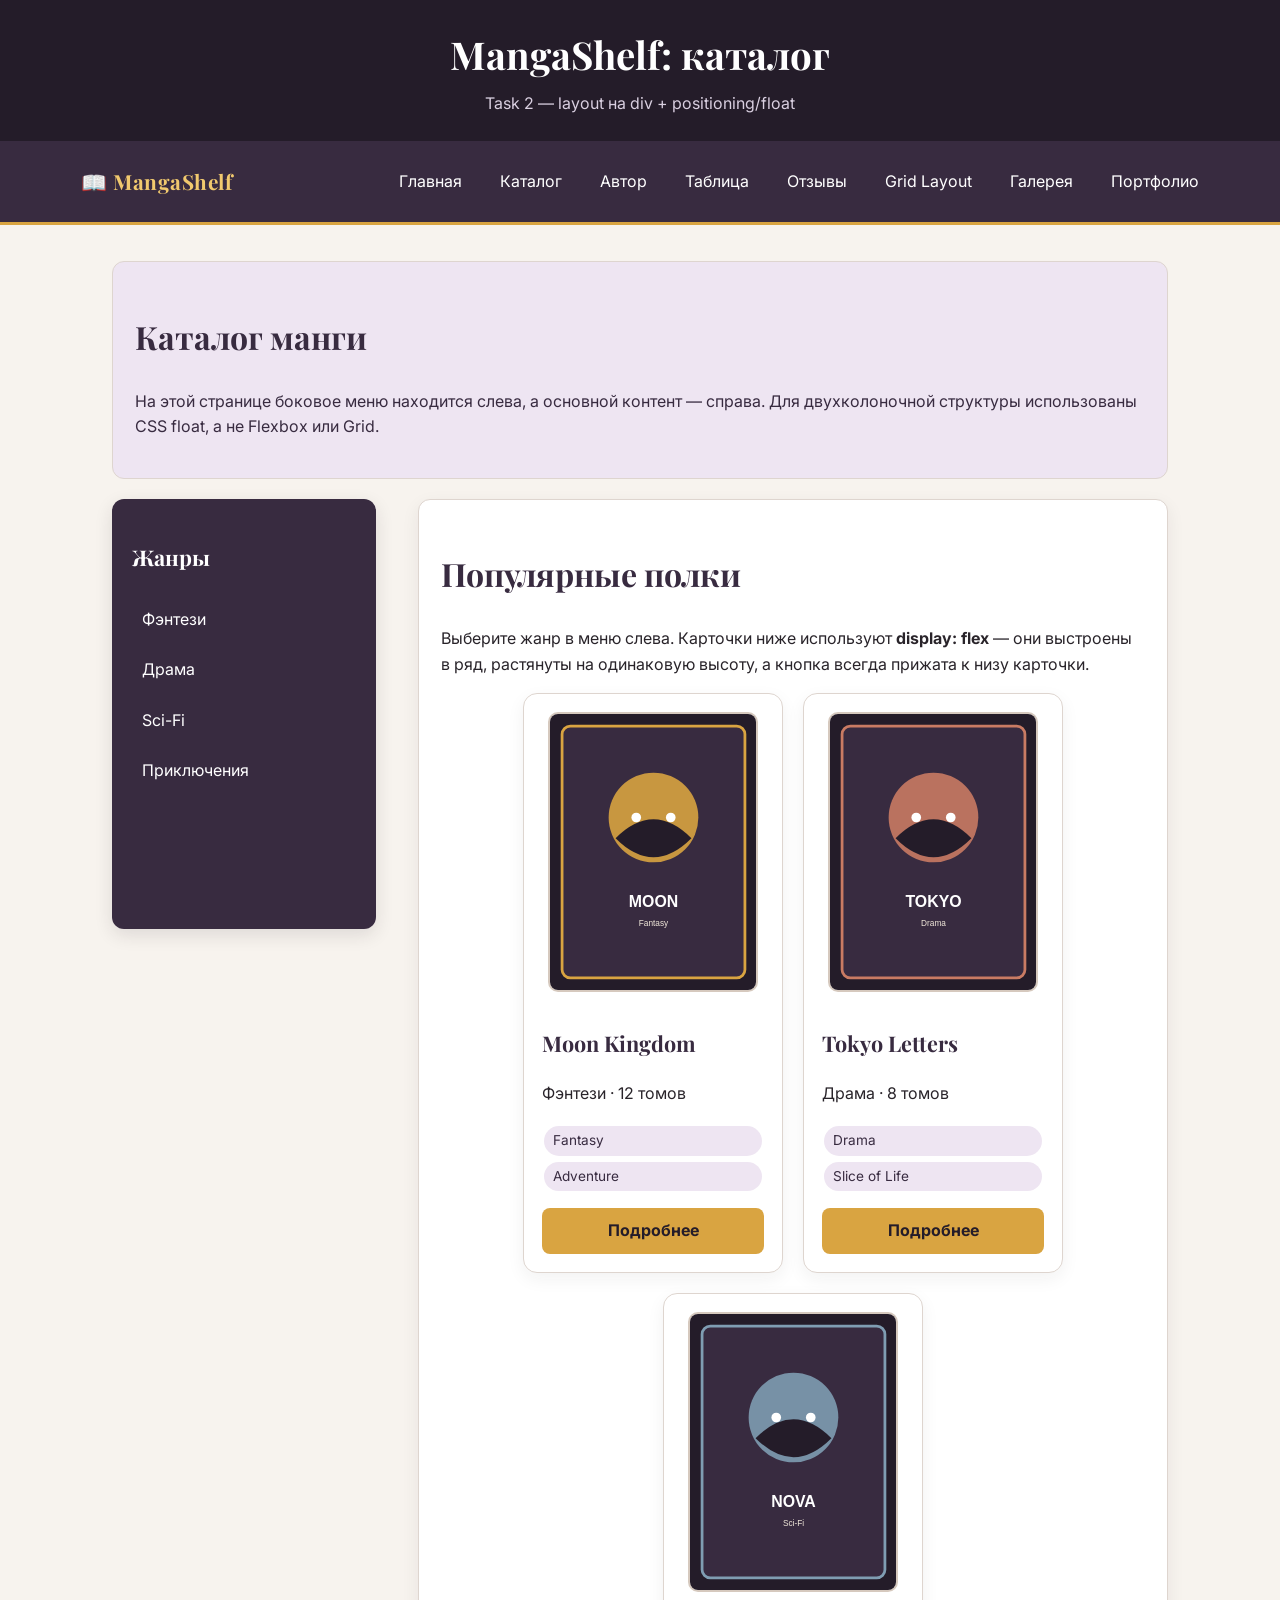
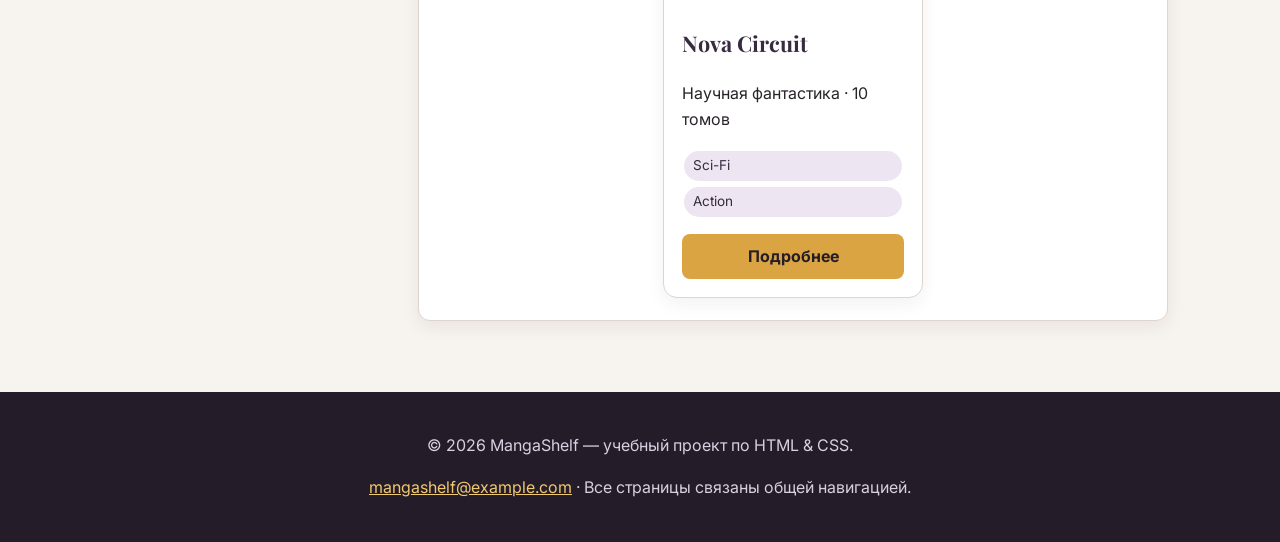
==== commit 0c527654: "Update catalog.html" ====
--- a/catalog.html
+++ b/catalog.html
@@ -16,8 +16,8 @@
 <body>
 <header><h1>MangaShelf: каталог</h1><p>Task 2 — layout на div + positioning/float</p></header>
 
-<nav class="navbar">
-  <div class="logo">MangaShelf</div>
+<div class="navbar">
+  <a href="index.html" class="logo">📖 MangaShelf</a>
   <div class="nav-links">
     <a href="index.html">Главная</a>
     <a href="catalog.html">Каталог</a>
@@ -25,10 +25,10 @@
     <a href="stats.html">Таблица</a>
     <a href="feedback.html">Отзывы</a>
     <a href="grid.html">Grid Layout</a>
-    <a href="gallery.html">Gallery</a>
-    <a href="portfolio.html">Portfolio</a>
+    <a href="gallery.html">Галерея</a>
+    <a href="portfolio.html">Портфолио</a>
   </div>
-</nav>
+</div>
 
 <main class="container">
 <div class="layout-header"><h2>Каталог манги</h2><p>На этой странице боковое меню находится слева, а основной контент — справа. Для двухколоночной структуры использованы CSS float, а не Flexbox или Grid.</p></div>
@@ -39,10 +39,32 @@
 </aside>
 <section class="main-aside">
 <h2>Популярные полки</h2>
-<p>Выберите жанр в меню слева. Ниже представлены демонстрационные карточки произведений.</p>
-<div class="card" id="fantasy"><h3>Moon Kingdom</h3><p>Фэнтези · 12 томов</p><span class="tag">Fantasy</span><span class="tag">Adventure</span></div>
-<div class="card" id="drama"><h3>Tokyo Letters</h3><p>Драма · 8 томов</p><span class="tag">Drama</span><span class="tag">Slice of Life</span></div>
-<div class="card" id="scifi"><h3>Nova Circuit</h3><p>Научная фантастика · 10 томов</p><span class="tag">Sci-Fi</span><span class="tag">Action</span></div>
+<p>Выберите жанр в меню слева. Карточки ниже используют <strong>display: flex</strong> — они выстроены в ряд, растянуты на одинаковую высоту, а кнопка всегда прижата к низу карточки.</p>
+
+<!-- TASK 1: Card row built with Flexbox (.catalog is display:flex) -->
+<div class="catalog">
+  <div class="manga-card" id="fantasy">
+    <img class="manga-cover" src="cover-one.svg" alt="Обложка манги Moon Kingdom">
+    <h3>Moon Kingdom</h3>
+    <p>Фэнтези · 12 томов</p>
+    <span class="tag">Fantasy</span><span class="tag">Adventure</span>
+    <a class="btn" href="tribute.html">Подробнее</a>
+  </div>
+  <div class="manga-card" id="drama">
+    <img class="manga-cover" src="cover-two.svg" alt="Обложка манги Tokyo Letters">
+    <h3>Tokyo Letters</h3>
+    <p>Драма · 8 томов</p>
+    <span class="tag">Drama</span><span class="tag">Slice of Life</span>
+    <a class="btn" href="stats.html">Подробнее</a>
+  </div>
+  <div class="manga-card" id="scifi">
+    <img class="manga-cover" src="cover-three.svg" alt="Обложка манги Nova Circuit">
+    <h3>Nova Circuit</h3>
+    <p>Научная фантастика · 10 томов</p>
+    <span class="tag">Sci-Fi</span><span class="tag">Action</span>
+    <a class="btn" href="feedback.html">Подробнее</a>
+  </div>
+</div>
 </section>
 </div>
 </main>
